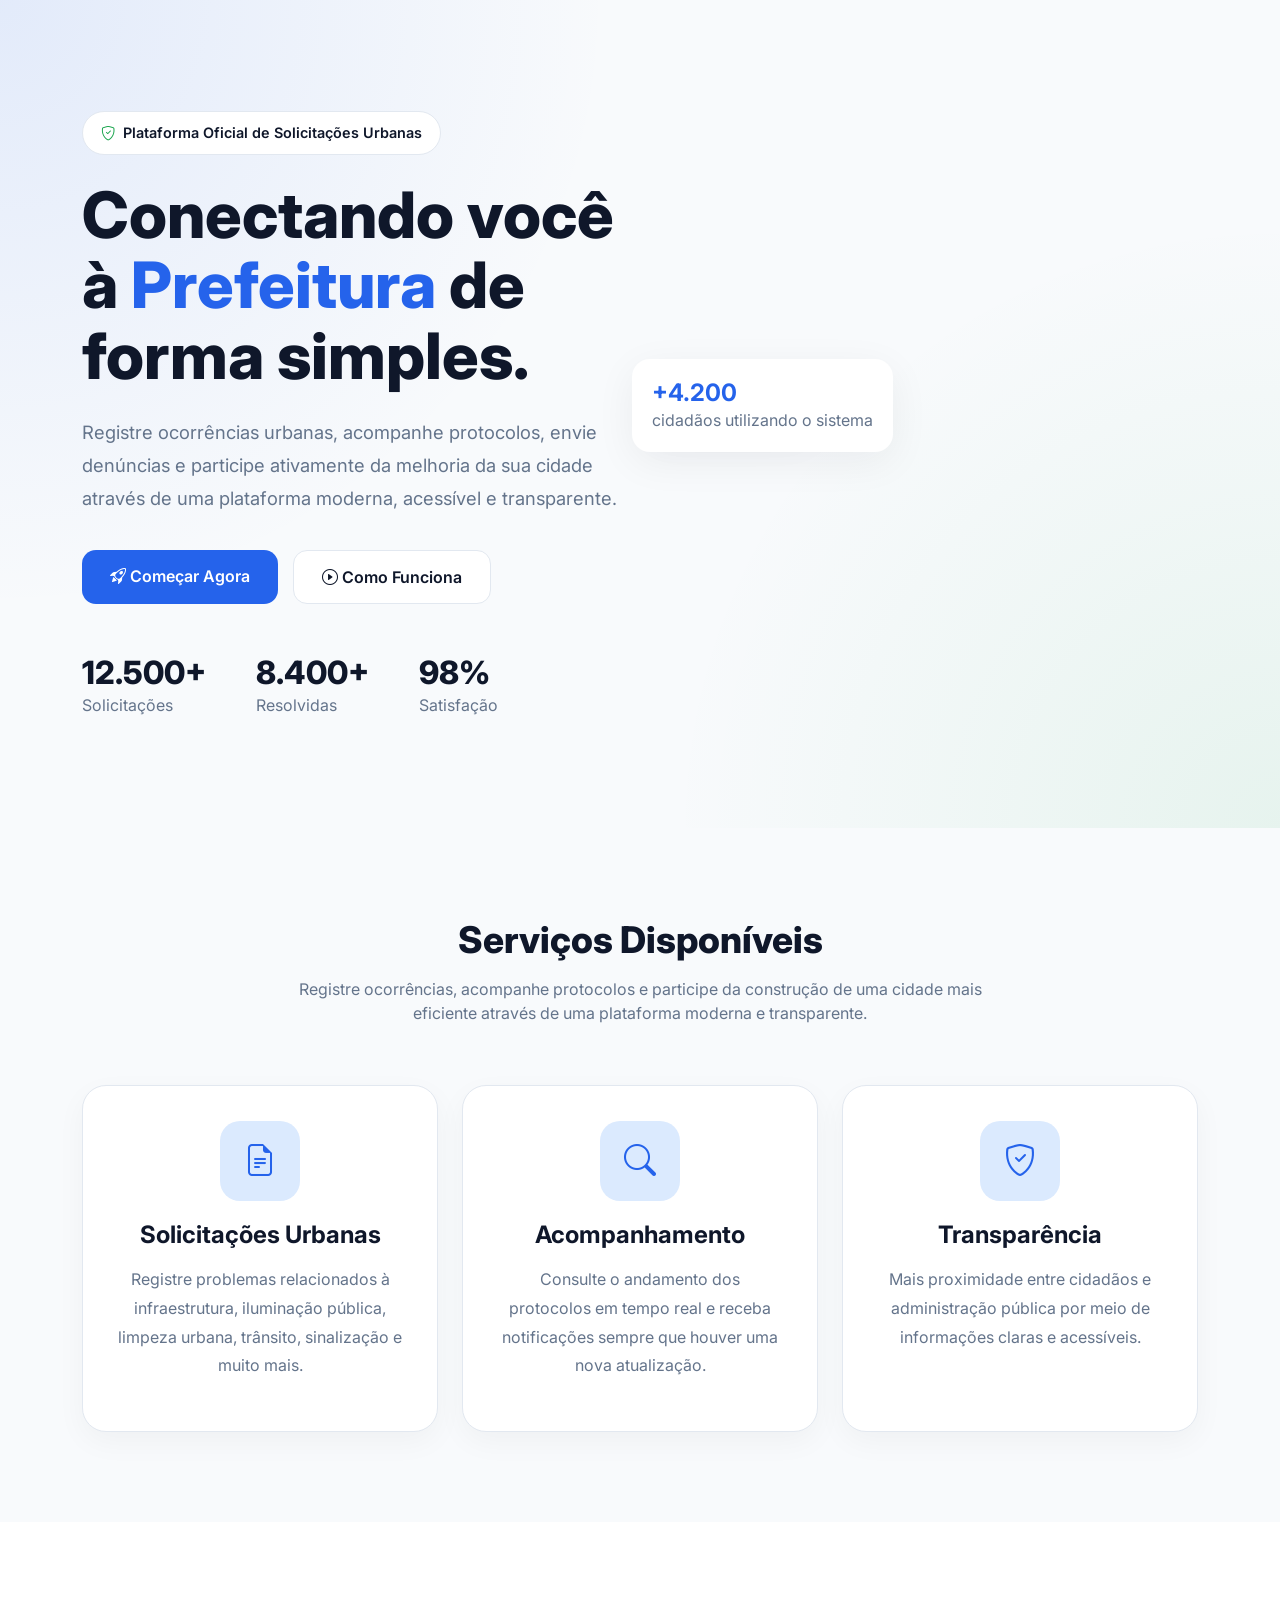
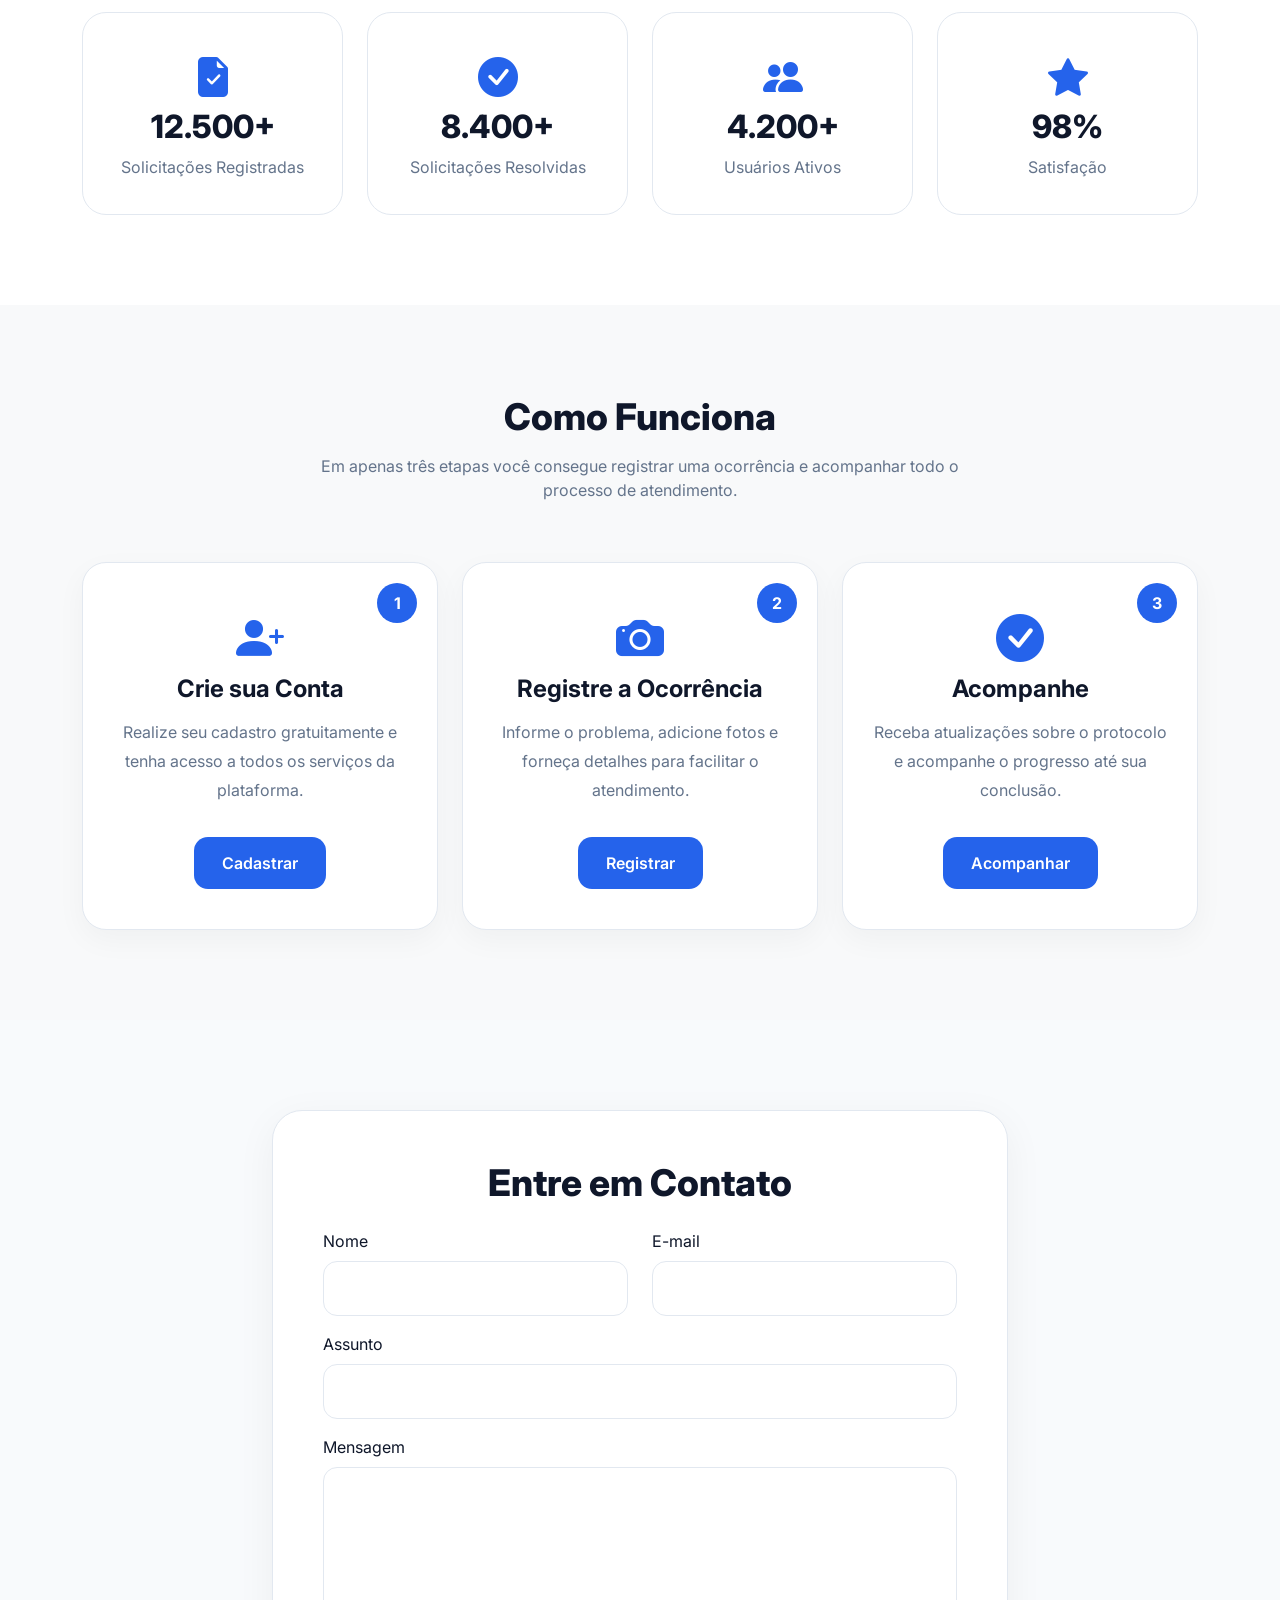
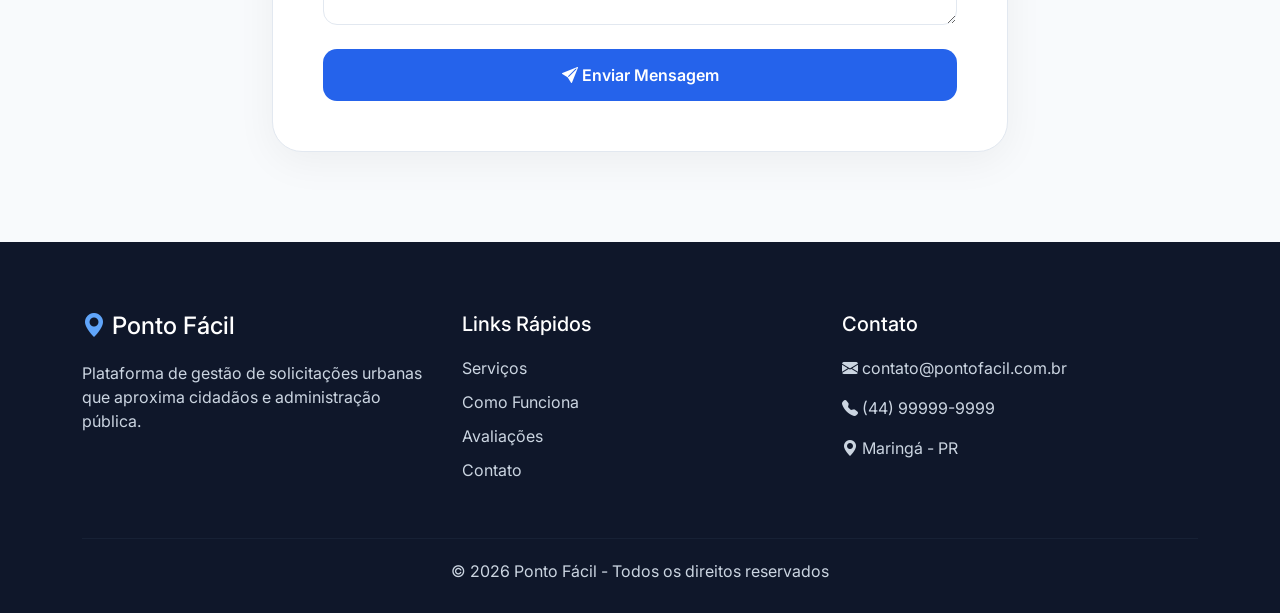
==== src/main/resources/templates/index.html @ 088a4400 "Projeto Ponto facil" ====
<!DOCTYPE html>
<html xmlns:th="http://www.thymeleaf.org" lang="pt-BR">

<head>
    <meta charset="UTF-8">
    <meta name="viewport" content="width=device-width, initial-scale=1.0">

    <title>Ponto Fácil</title>

    <!-- Bootstrap -->
    <link href="https://cdn.jsdelivr.net/npm/bootstrap@5.3.7/dist/css/bootstrap.min.css" rel="stylesheet">

    <!-- Bootstrap Icons -->
    <link rel="stylesheet"
          href="https://cdn.jsdelivr.net/npm/bootstrap-icons@1.11.3/font/bootstrap-icons.min.css">

    <!-- Fonte Inter -->
    <link href="https://fonts.googleapis.com/css2?family=Inter:wght@400;500;600;700;800&display=swap"
          rel="stylesheet">

    <link rel="stylesheet" th:href="@{/menu-lateral.css}">
    <style>
        :root {
            --primary: #2563eb;
            --primary-dark: #1d4ed8;
            --primary-light: #dbeafe;
            --success: #16a34a;
            --bg: #f8fafc;
            --surface: #ffffff;
            --text: #0f172a;
            --text-light: #64748b;
            --border: #e2e8f0;
            --shadow: 0 10px 40px rgba(15, 23, 42, .06);
            --radius: 20px;
        }

        * {
            margin: 0;
            padding: 0;
            box-sizing: border-box;
        }

        html {
            scroll-behavior: smooth;
        }

        body {
            font-family: 'Inter', sans-serif;
            background: var(--bg);
            color: var(--text);
        }

        section {
            padding: 90px 0;
        }

        .section-title {
            font-size: 2.3rem;
            font-weight: 800;
            text-align: center;
            margin-bottom: 15px;
        }

        .section-subtitle {
            text-align: center;
            color: var(--text-light);
            max-width: 700px;
            margin: 0 auto 60px;
        }

        /* =========================
           HERO
        ========================= */

        .hero {
            min-height: 92vh;
            display: flex;
            align-items: center;
            background:
                radial-gradient(circle at top left, rgba(37, 99, 235, .10), transparent 40%),
                radial-gradient(circle at bottom right, rgba(22, 163, 74, .08), transparent 40%);
        }

        .hero-badge {
            display: inline-flex;
            align-items: center;
            gap: 8px;
            background: white;
            border: 1px solid var(--border);
            padding: 10px 18px;
            border-radius: 999px;
            font-size: .9rem;
            font-weight: 600;
            margin-bottom: 25px;
        }

        .hero-badge i {
            color: var(--success);
        }

        .hero-title {
            font-size: 4rem;
            font-weight: 800;
            line-height: 1.1;
            margin-bottom: 25px;
        }

        .hero-title span {
            color: var(--primary);
        }

        .hero-description {
            font-size: 1.15rem;
            color: var(--text-light);
            max-width: 600px;
            line-height: 1.8;
            margin-bottom: 35px;
        }

        .hero-buttons {
            display: flex;
            gap: 15px;
            flex-wrap: wrap;
        }

        .btn-primary-modern {
            background: var(--primary);
            color: white;
            border: none;
            border-radius: 14px;
            padding: 14px 28px;
            font-weight: 600;
            transition: .3s;
        }

        .btn-primary-modern:hover {
            background: var(--primary-dark);
            transform: translateY(-2px);
            color: white;
        }

        .btn-secondary-modern {
            background: white;
            border: 1px solid var(--border);
            color: var(--text);
            border-radius: 14px;
            padding: 14px 28px;
            font-weight: 600;
            transition: .3s;
        }

        .btn-secondary-modern:hover {
            background: #f1f5f9;
            transform: translateY(-2px);
        }

        .hero-image-wrapper {
            position: relative;
        }

        .hero-image {
            width: 100%;
            border-radius: 28px;
            box-shadow: var(--shadow);
        }

        .floating-card {
            position: absolute;
            bottom: -25px;
            left: -20px;
            background: white;
            padding: 20px;
            border-radius: 18px;
            box-shadow: var(--shadow);
            min-width: 240px;
        }

        .floating-card h5 {
            margin: 0;
            font-size: 1.5rem;
            font-weight: 700;
            color: var(--primary);
        }

        .floating-card p {
            margin: 0;
            color: var(--text-light);
        }

        .hero-stats {
            margin-top: 50px;
            display: flex;
            gap: 50px;
            flex-wrap: wrap;
        }

        .hero-stat h3 {
            font-size: 2rem;
            font-weight: 800;
            margin: 0;
        }

        .hero-stat p {
            color: var(--text-light);
            margin: 0;
        }

        /* =========================
           SERVIÇOS
        ========================= */

        .service-card {
            background: white;
            border: 1px solid var(--border);
            border-radius: 24px;
            padding: 35px;
            text-align: center;
            transition: .3s;
            box-shadow: 0 10px 30px rgba(0, 0, 0, .04);
        }

        .service-card:hover {
            transform: translateY(-8px);
            box-shadow: 0 20px 50px rgba(0, 0, 0, .08);
        }

        .service-icon {
            width: 80px;
            height: 80px;
            margin: 0 auto 20px;
            border-radius: 20px;
            background: var(--primary-light);
            display: flex;
            align-items: center;
            justify-content: center;
        }

        .service-icon i {
            font-size: 2rem;
            color: var(--primary);
        }

        .service-card h4 {
            font-weight: 700;
            margin-bottom: 15px;
        }

        .service-card p {
            color: var(--text-light);
            line-height: 1.8;
        }

        /* =========================
           ESTATÍSTICAS
        ========================= */

        .stats-section {
            background: white;
        }

        .stat-card {
            background: #fff;
            border: 1px solid var(--border);
            border-radius: 24px;
            padding: 35px;
            text-align: center;
            height: 100%;
            transition: .3s;
        }

        .stat-card:hover {
            transform: translateY(-5px);
        }

        .stat-card i {
            font-size: 2.5rem;
            color: var(--primary);
            margin-bottom: 15px;
        }

        .stat-card h3 {
            font-size: 2rem;
            font-weight: 800;
        }

        .stat-card p {
            color: var(--text-light);
            margin: 0;
        }

        /* =========================
           COMO FUNCIONA
        ========================= */

        .step-card {
            position: relative;
            background: white;
            border: 1px solid var(--border);
            border-radius: 24px;
            padding: 40px 30px;
            text-align: center;
            height: 100%;
            box-shadow: 0 10px 30px rgba(0, 0, 0, .04);
        }

        .step-number {
            position: absolute;
            top: 20px;
            right: 20px;
            width: 40px;
            height: 40px;
            border-radius: 50%;
            background: var(--primary);
            color: white;
            display: flex;
            align-items: center;
            justify-content: center;
            font-weight: 700;
        }

        .step-card i {
            font-size: 3rem;
            color: var(--primary);
            margin-bottom: 20px;
        }

        .step-card h4 {
            font-weight: 700;
            margin-bottom: 15px;
        }

        .step-card p {
            color: var(--text-light);
            line-height: 1.8;
        }

        /* =========================
           AVALIAÇÕES
        ========================= */

        .testimonial-card {
            background: white;
            border: 1px solid var(--border);
            border-radius: 24px;
            padding: 30px;
            text-align: center;
            height: 100%;
            transition: .3s;
        }

        .testimonial-card:hover {
            transform: translateY(-5px);
            box-shadow: 0 15px 40px rgba(0, 0, 0, .06);
        }

        .testimonial-card img {
            width: 90px;
            height: 90px;
            border-radius: 50%;
            object-fit: cover;
            margin-bottom: 15px;
        }

        .stars {
            margin: 10px 0;
            font-size: 1.1rem;
        }

        /* =========================
           CONTATO
        ========================= */

        .contact-section {
            background: #f8fafc;
        }

        .contact-card {
            background: white;
            padding: 50px;
            border-radius: 30px;
            border: 1px solid var(--border);
            box-shadow: 0 10px 40px rgba(0, 0, 0, .05);
        }

        .modern-input {
            min-height: 55px;
            border-radius: 14px;
            border: 1px solid var(--border);
        }

        .modern-input:focus {
            border-color: var(--primary);
            box-shadow: 0 0 0 4px rgba(37, 99, 235, .15);
        }

        textarea.modern-input {
            min-height: 150px;
        }

        /* =========================
           FOOTER
        ========================= */

        .footer {
            background: #0f172a;
            color: #cbd5e1;
            padding: 70px 0 30px;
        }

        .footer-logo {
            color: white;
            margin-bottom: 20px;
        }

        .footer-logo i {
            color: #60a5fa;
        }

        .footer h5 {
            color: white;
            margin-bottom: 20px;
        }

        .footer-links {
            list-style: none;
            padding: 0;
        }

        .footer-links li {
            margin-bottom: 10px;
        }

        .footer-links a {
            color: #cbd5e1;
            text-decoration: none;
            transition: .3s;
        }

        .footer-links a:hover {
            color: white;
        }

        .footer hr {
            border-color: #334155;
            margin: 40px 0 20px;
        }

        /* =========================
           RESPONSIVO
        ========================= */

        @media (max-width: 992px) {
            .hero {
                text-align: center;
                min-height: auto;
                padding: 120px 0 80px;
            }

            .hero-title {
                font-size: 2.8rem;
            }

            .hero-description {
                margin: 0 auto 30px;
            }

            .hero-buttons {
                justify-content: center;
            }

            .hero-stats {
                justify-content: center;
            }

            .hero-image-wrapper {
                margin-top: 50px;
            }

            .floating-card {
                position: relative;
                left: 0;
                bottom: 0;
                margin-top: 20px;
            }
        }
    </style>
</head>

<body>

    <!-- NAVBAR -->
    <nav th:replace="~{fragments/navbar :: navbar('inicio')}"></nav>

    <section class="hero">
        <div class="container">
            <div class="row align-items-center">
                <div class="col-lg-6">
                    <div class="hero-badge">
                        <i class="bi bi-shield-check"></i>
                        Plataforma Oficial de Solicitações Urbanas
                    </div>
                    <h1 class="hero-title">
                        Conectando você à
                        <span>Prefeitura</span>
                        de forma simples.
                    </h1>
                    <p class="hero-description">
                        Registre ocorrências urbanas, acompanhe protocolos,
                        envie denúncias e participe ativamente da melhoria
                        da sua cidade através de uma plataforma moderna,
                        acessível e transparente.
                    </p>
                    <div class="hero-buttons">
                        <a th:href="@{/cadastro}" class="btn btn-primary-modern">
                            <i class="bi bi-rocket-takeoff"></i> Começar Agora
                        </a>
                        <a th:href="@{/como-funciona}" class="btn btn-secondary-modern">
                            <i class="bi bi-play-circle"></i> Como Funciona
                        </a>
                    </div>
                    <div class="hero-stats">
                        <div class="hero-stat">
                            <h3>12.500+</h3>
                            <p>Solicitações</p>
                        </div>
                        <div class="hero-stat">
                            <h3>8.400+</h3>
                            <p>Resolvidas</p>
                        </div>
                        <div class="hero-stat">
                            <h3>98%</h3>
                            <p>Satisfação</p>
                        </div>
                    </div>
                </div>

                <div class="col-lg-6">
                    <div class="hero-image-wrapper">
                        <img src="https://images.unsplash.com/photo-1517048676732-d65bc937f952"
                             alt="Equipe trabalhando"
                             class="hero-image">
                        <div class="floating-card">
                            <h5>+4.200</h5>
                            <p>cidadãos utilizando o sistema</p>
                        </div>
                    </div>
                </div>
            </div>
        </div>
    </section>

    <!-- SERVIÇOS -->
    <section id="servicos">
        <div class="container">
            <h2 class="section-title">Serviços Disponíveis</h2>
            <p class="section-subtitle">
                Registre ocorrências, acompanhe protocolos e participe da
                construção de uma cidade mais eficiente através de uma
                plataforma moderna e transparente.
            </p>
            <div class="row g-4">
                <div class="col-lg-4">
                    <div class="service-card h-100">
                        <div class="service-icon"><i class="bi bi-file-earmark-text"></i></div>
                        <h4>Solicitações Urbanas</h4>
                        <p>Registre problemas relacionados à infraestrutura, iluminação pública, limpeza urbana, trânsito, sinalização e muito mais.</p>
                    </div>
                </div>
                <div class="col-lg-4">
                    <div class="service-card h-100">
                        <div class="service-icon"><i class="bi bi-search"></i></div>
                        <h4>Acompanhamento</h4>
                        <p>Consulte o andamento dos protocolos em tempo real e receba notificações sempre que houver uma nova atualização.</p>
                    </div>
                </div>
                <div class="col-lg-4">
                    <div class="service-card h-100">
                        <div class="service-icon"><i class="bi bi-shield-check"></i></div>
                        <h4>Transparência</h4>
                        <p>Mais proximidade entre cidadãos e administração pública por meio de informações claras e acessíveis.</p>
                    </div>
                </div>
            </div>
        </div>
    </section>

    <!-- ESTATÍSTICAS -->
    <section class="stats-section">
        <div class="container">
            <div class="row g-4">
                <div class="col-md-3">
                    <div class="stat-card">
                        <i class="bi bi-file-earmark-check-fill"></i>
                        <h3>12.500+</h3>
                        <p>Solicitações Registradas</p>
                    </div>
                </div>
                <div class="col-md-3">
                    <div class="stat-card">
                        <i class="bi bi-check-circle-fill"></i>
                        <h3>8.400+</h3>
                        <p>Solicitações Resolvidas</p>
                    </div>
                </div>
                <div class="col-md-3">
                    <div class="stat-card">
                        <i class="bi bi-people-fill"></i>
                        <h3>4.200+</h3>
                        <p>Usuários Ativos</p>
                    </div>
                </div>
                <div class="col-md-3">
                    <div class="stat-card">
                        <i class="bi bi-star-fill"></i>
                        <h3>98%</h3>
                        <p>Satisfação</p>
                    </div>
                </div>
            </div>
        </div>
    </section>

    <!-- COMO FUNCIONA -->
    <section id="como-funciona" class="bg-light">
        <div class="container">
            <h2 class="section-title">Como Funciona</h2>
            <p class="section-subtitle">
                Em apenas três etapas você consegue registrar uma ocorrência
                e acompanhar todo o processo de atendimento.
            </p>
            <div class="row g-4">
                <div class="col-lg-4">
                    <div class="step-card">
                        <div class="step-number">1</div>
                        <i class="bi bi-person-plus-fill"></i>
                        <h4>Crie sua Conta</h4>
                        <p>Realize seu cadastro gratuitamente e tenha acesso a todos os serviços da plataforma.</p>
                        <a th:href="@{/cadastro}" class="btn btn-primary-modern mt-3">Cadastrar</a>
                    </div>
                </div>
                <div class="col-lg-4">
                    <div class="step-card">
                        <div class="step-number">2</div>
                        <i class="bi bi-camera-fill"></i>
                        <h4>Registre a Ocorrência</h4>
                        <p>Informe o problema, adicione fotos e forneça detalhes para facilitar o atendimento.</p>
                        <a th:href="@{/nova-solicitacao}" class="btn btn-primary-modern mt-3">Registrar</a>
                    </div>
                </div>
                <div class="col-lg-4">
                    <div class="step-card">
                        <div class="step-number">3</div>
                        <i class="bi bi-check-circle-fill"></i>
                        <h4>Acompanhe</h4>
                        <p>Receba atualizações sobre o protocolo e acompanhe o progresso até sua conclusão.</p>
                        <a th:href="@{/acompanhar}" class="btn btn-primary-modern mt-3">Acompanhar</a>
                    </div>
                </div>
            </div>
        </div>
    </section>

<!--    &lt;!&ndash; AVALIAÇÕES &ndash;&gt;-->
<!--    <section id="avaliacoes">-->
<!--        <div class="container">-->
<!--            <h2 class="section-title">O que os cidadãos dizem</h2>-->
<!--            <p class="section-subtitle">-->
<!--                Feedbacks reais de usuários que utilizam o Ponto Fácil para-->
<!--                acompanhar e registrar solicitações urbanas.-->
<!--            </p>-->
<!--            <div class="row g-4">-->
<!--                <div class="col-lg-3 col-md-6">-->
<!--                    <div class="testimonial-card">-->
<!--                        <img src="https://randomuser.me/api/portraits/women/44.jpg" alt="Maria">-->
<!--                        <h5>Maria Silva</h5>-->
<!--                        <div class="stars">⭐⭐⭐⭐⭐</div>-->
<!--                        <p>Consegui registrar um problema de iluminação e acompanhar todo o processo até a resolução.</p>-->
<!--                    </div>-->
<!--                </div>-->
<!--                <div class="col-lg-3 col-md-6">-->
<!--                    <div class="testimonial-card">-->
<!--                        <img src="https://randomuser.me/api/portraits/men/32.jpg" alt="João">-->
<!--                        <h5>João Pereira</h5>-->
<!--                        <div class="stars">⭐⭐⭐⭐⭐</div>-->
<!--                        <p>Plataforma intuitiva e muito fácil de utilizar.</p>-->
<!--                    </div>-->
<!--                </div>-->
<!--                <div class="col-lg-3 col-md-6">-->
<!--                    <div class="testimonial-card">-->
<!--                        <img src="https://randomuser.me/api/portraits/women/65.jpg" alt="Ana">-->
<!--                        <h5>Ana Souza</h5>-->
<!--                        <div class="stars">⭐⭐⭐⭐⭐</div>-->
<!--                        <p>Gostei da transparência e da rapidez nas atualizações.</p>-->
<!--                    </div>-->
<!--                </div>-->
<!--                <div class="col-lg-3 col-md-6">-->
<!--                    <div class="testimonial-card">-->
<!--                        <img src="https://randomuser.me/api/portraits/men/51.jpg" alt="Carlos">-->
<!--                        <h5>Carlos Mendes</h5>-->
<!--                        <div class="stars">⭐⭐⭐⭐⭐</div>-->
<!--                        <p>Excelente ferramenta para aproximar o cidadão da prefeitura.</p>-->
<!--                    </div>-->
<!--                </div>-->
<!--            </div>-->
<!--        </div>-->
<!--    </section>-->

    <!-- CONTATO -->
    <section id="contato" class="contact-section">
        <div class="container">
            <div class="row justify-content-center">
                <div class="col-lg-8">
                    <div class="contact-card">
                        <h2 class="section-title mb-4">Entre em Contato</h2>
                        <form th:action="@{/contato}" method="post">
                            <div class="row">
                                <div class="col-md-6 mb-3">
                                    <label class="form-label">Nome</label>
                                    <input type="text" class="form-control modern-input" name="nome" required>
                                </div>
                                <div class="col-md-6 mb-3">
                                    <label class="form-label">E-mail</label>
                                    <input type="email" class="form-control modern-input" name="email" required>
                                </div>
                            </div>
                            <div class="mb-3">
                                <label class="form-label">Assunto</label>
                                <input type="text" class="form-control modern-input" name="assunto" required>
                            </div>
                            <div class="mb-4">
                                <label class="form-label">Mensagem</label>
                                <textarea class="form-control modern-input" rows="6" name="mensagem" required></textarea>
                            </div>
                            <button class="btn btn-primary-modern w-100" type="submit">
                                <i class="bi bi-send-fill"></i> Enviar Mensagem
                            </button>
                        </form>
                    </div>
                </div>
            </div>
        </div>
    </section>

    <!-- FOOTER -->
    <footer class="footer">
        <div class="container">
            <div class="row">
                <div class="col-lg-4">
                    <h4 class="footer-logo">
                        <i class="bi bi-geo-alt-fill"></i> Ponto Fácil
                    </h4>
                    <p>Plataforma de gestão de solicitações urbanas que aproxima cidadãos e administração pública.</p>
                </div>
                <div class="col-lg-4">
                    <h5>Links Rápidos</h5>
                    <ul class="footer-links">
                        <li><a href="#servicos">Serviços</a></li>
                        <li><a href="#como-funciona">Como Funciona</a></li>
                        <li><a href="#avaliacoes">Avaliações</a></li>
                        <li><a href="#contato">Contato</a></li>
                    </ul>
                </div>
                <div class="col-lg-4">
                    <h5>Contato</h5>
                    <p><i class="bi bi-envelope-fill"></i> contato@pontofacil.com.br</p>
                    <p><i class="bi bi-telephone-fill"></i> (44) 99999-9999</p>
                    <p><i class="bi bi-geo-alt-fill"></i> Maringá - PR</p>
                </div>
            </div>
            <hr>
            <div class="text-center">
                © 2026 Ponto Fácil - Todos os direitos reservados
            </div>
        </div>
    </footer>

    <script src="https://cdn.jsdelivr.net/npm/bootstrap@5.3.7/dist/js/bootstrap.bundle.min.js"></script>
</body>
</html>
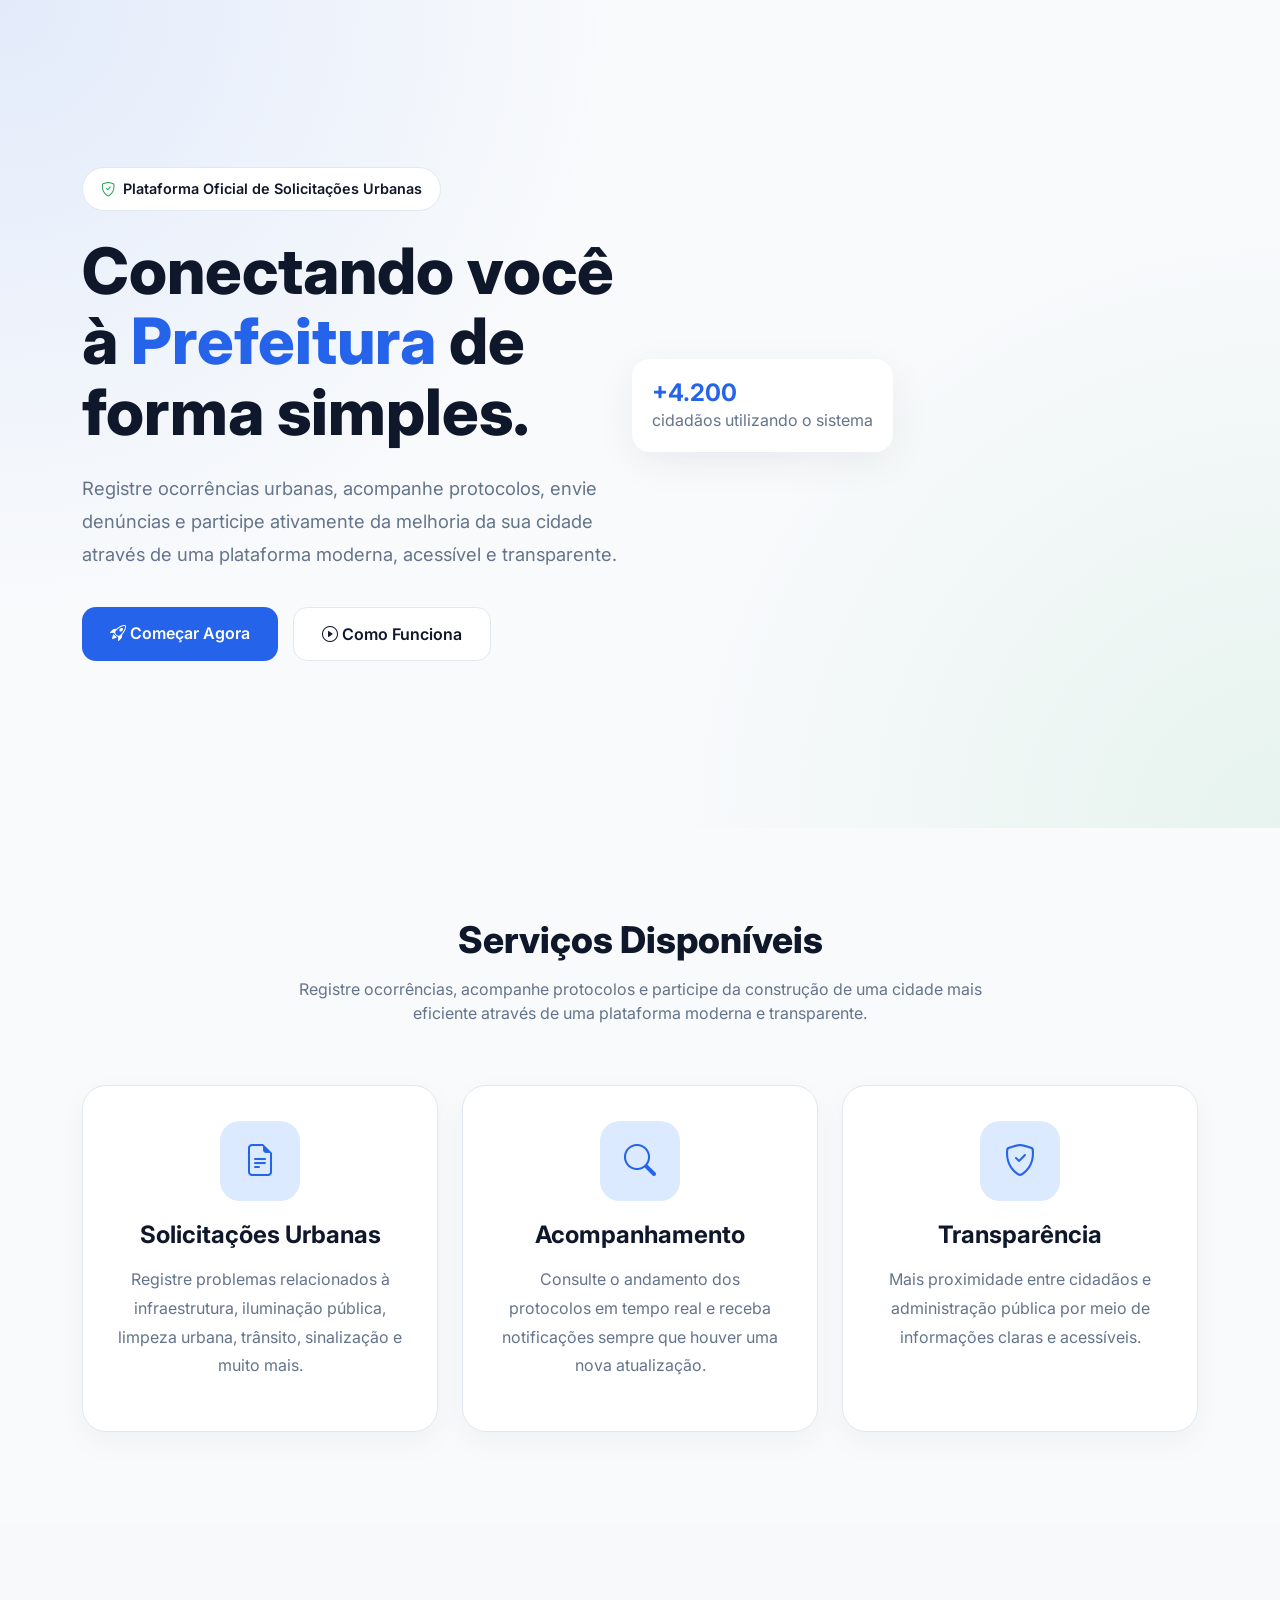
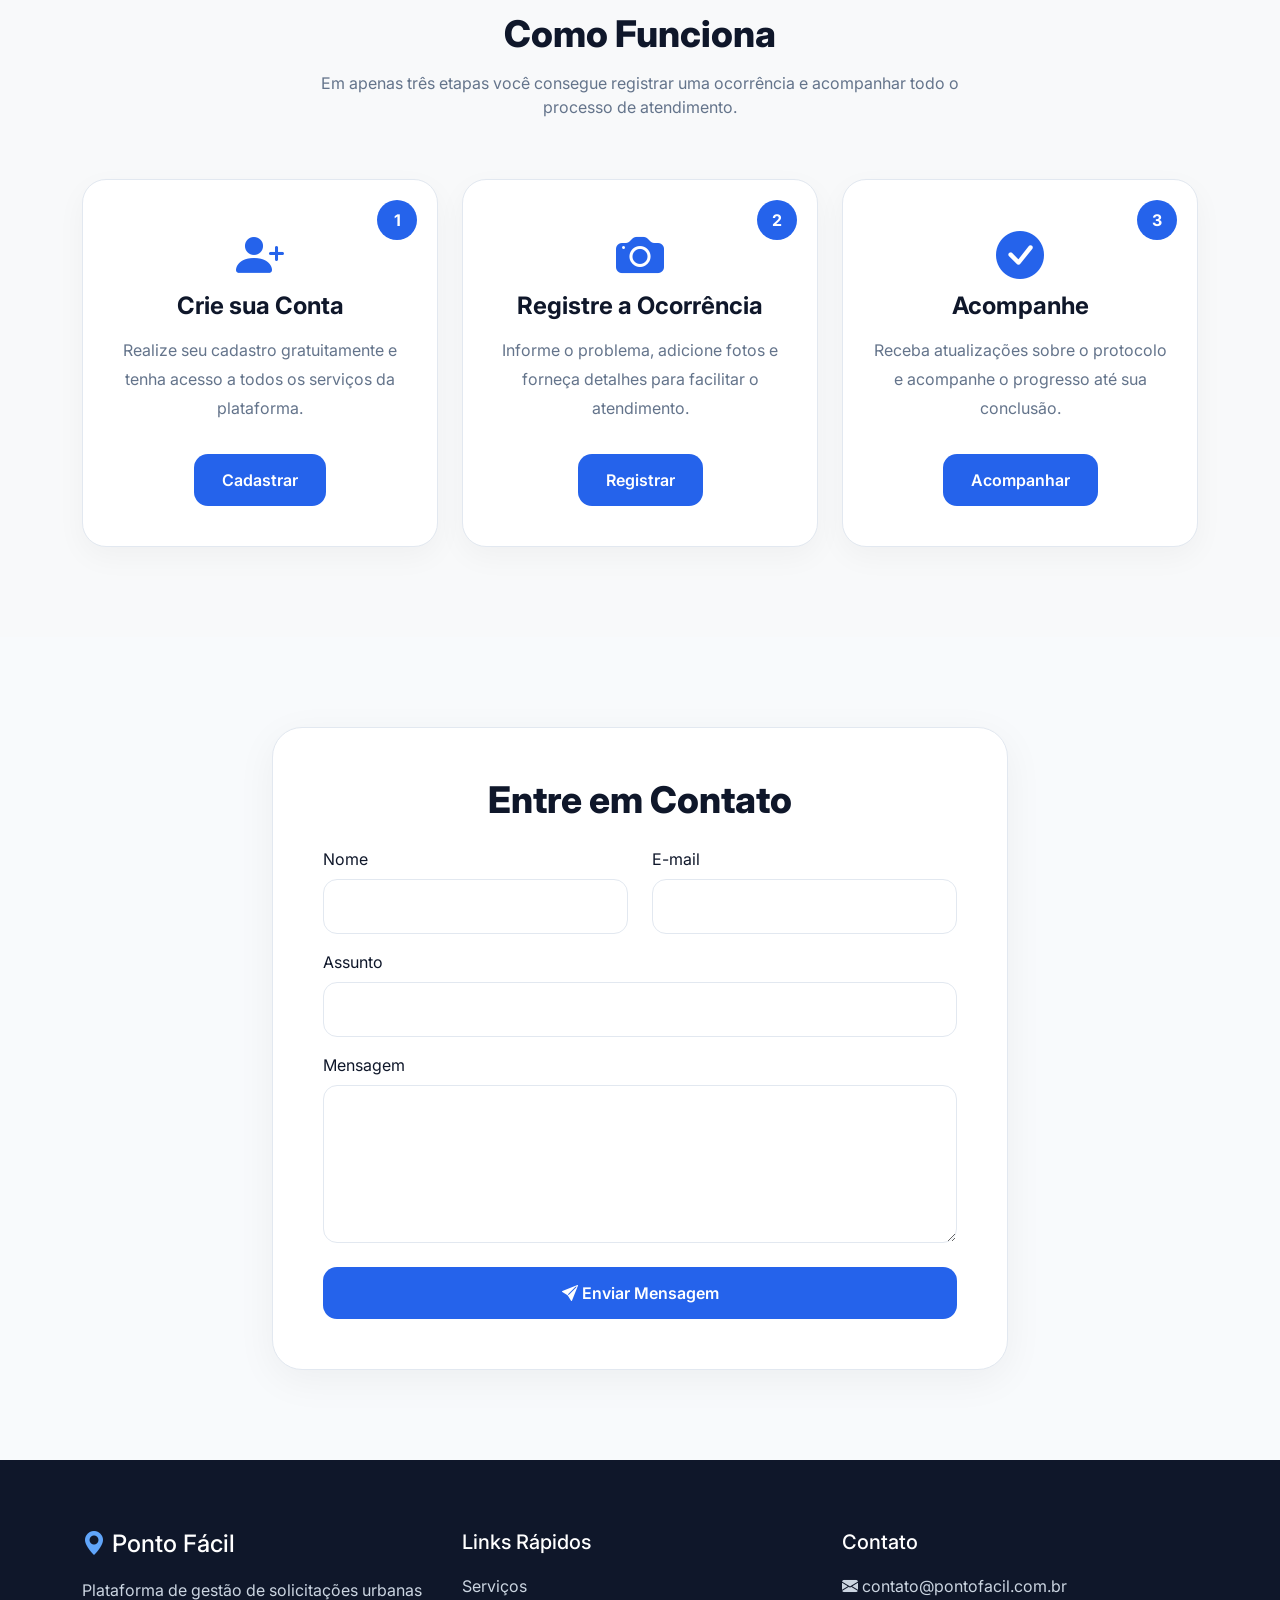
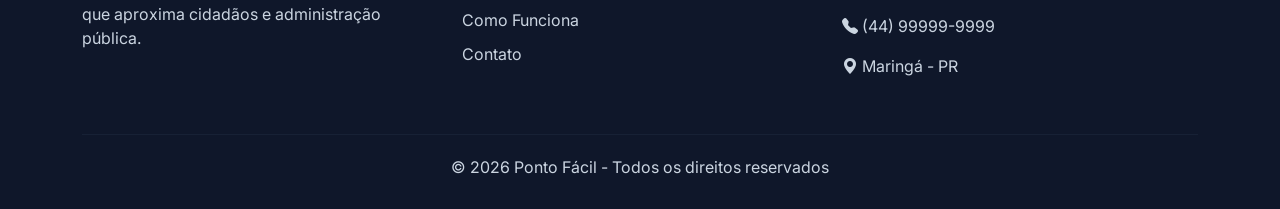
==== commit 664d82e8: "Alteração nas tela, alteração na navbar e no menulateral, subistituição do link das img" ====
--- a/src/main/resources/templates/index.html
+++ b/src/main/resources/templates/index.html
@@ -489,7 +489,7 @@
 <body>
 
     <!-- NAVBAR -->
-    <nav th:replace="~{fragments/navbar :: navbar('inicio')}"></nav>
+    <nav th:replace="~{fragments/navbar_MenuLAteral :: navbar('inicio')}"></nav>
 
     <section class="hero">
         <div class="container">
@@ -518,20 +518,6 @@
                             <i class="bi bi-play-circle"></i> Como Funciona
                         </a>
                     </div>
-                    <div class="hero-stats">
-                        <div class="hero-stat">
-                            <h3>12.500+</h3>
-                            <p>Solicitações</p>
-                        </div>
-                        <div class="hero-stat">
-                            <h3>8.400+</h3>
-                            <p>Resolvidas</p>
-                        </div>
-                        <div class="hero-stat">
-                            <h3>98%</h3>
-                            <p>Satisfação</p>
-                        </div>
-                    </div>
                 </div>
 
                 <div class="col-lg-6">
@@ -584,41 +570,6 @@
         </div>
     </section>
 
-    <!-- ESTATÍSTICAS -->
-    <section class="stats-section">
-        <div class="container">
-            <div class="row g-4">
-                <div class="col-md-3">
-                    <div class="stat-card">
-                        <i class="bi bi-file-earmark-check-fill"></i>
-                        <h3>12.500+</h3>
-                        <p>Solicitações Registradas</p>
-                    </div>
-                </div>
-                <div class="col-md-3">
-                    <div class="stat-card">
-                        <i class="bi bi-check-circle-fill"></i>
-                        <h3>8.400+</h3>
-                        <p>Solicitações Resolvidas</p>
-                    </div>
-                </div>
-                <div class="col-md-3">
-                    <div class="stat-card">
-                        <i class="bi bi-people-fill"></i>
-                        <h3>4.200+</h3>
-                        <p>Usuários Ativos</p>
-                    </div>
-                </div>
-                <div class="col-md-3">
-                    <div class="stat-card">
-                        <i class="bi bi-star-fill"></i>
-                        <h3>98%</h3>
-                        <p>Satisfação</p>
-                    </div>
-                </div>
-            </div>
-        </div>
-    </section>
 
     <!-- COMO FUNCIONA -->
     <section id="como-funciona" class="bg-light">
@@ -660,50 +611,6 @@
         </div>
     </section>
 
-<!--    &lt;!&ndash; AVALIAÇÕES &ndash;&gt;-->
-<!--    <section id="avaliacoes">-->
-<!--        <div class="container">-->
-<!--            <h2 class="section-title">O que os cidadãos dizem</h2>-->
-<!--            <p class="section-subtitle">-->
-<!--                Feedbacks reais de usuários que utilizam o Ponto Fácil para-->
-<!--                acompanhar e registrar solicitações urbanas.-->
-<!--            </p>-->
-<!--            <div class="row g-4">-->
-<!--                <div class="col-lg-3 col-md-6">-->
-<!--                    <div class="testimonial-card">-->
-<!--                        <img src="https://randomuser.me/api/portraits/women/44.jpg" alt="Maria">-->
-<!--                        <h5>Maria Silva</h5>-->
-<!--                        <div class="stars">⭐⭐⭐⭐⭐</div>-->
-<!--                        <p>Consegui registrar um problema de iluminação e acompanhar todo o processo até a resolução.</p>-->
-<!--                    </div>-->
-<!--                </div>-->
-<!--                <div class="col-lg-3 col-md-6">-->
-<!--                    <div class="testimonial-card">-->
-<!--                        <img src="https://randomuser.me/api/portraits/men/32.jpg" alt="João">-->
-<!--                        <h5>João Pereira</h5>-->
-<!--                        <div class="stars">⭐⭐⭐⭐⭐</div>-->
-<!--                        <p>Plataforma intuitiva e muito fácil de utilizar.</p>-->
-<!--                    </div>-->
-<!--                </div>-->
-<!--                <div class="col-lg-3 col-md-6">-->
-<!--                    <div class="testimonial-card">-->
-<!--                        <img src="https://randomuser.me/api/portraits/women/65.jpg" alt="Ana">-->
-<!--                        <h5>Ana Souza</h5>-->
-<!--                        <div class="stars">⭐⭐⭐⭐⭐</div>-->
-<!--                        <p>Gostei da transparência e da rapidez nas atualizações.</p>-->
-<!--                    </div>-->
-<!--                </div>-->
-<!--                <div class="col-lg-3 col-md-6">-->
-<!--                    <div class="testimonial-card">-->
-<!--                        <img src="https://randomuser.me/api/portraits/men/51.jpg" alt="Carlos">-->
-<!--                        <h5>Carlos Mendes</h5>-->
-<!--                        <div class="stars">⭐⭐⭐⭐⭐</div>-->
-<!--                        <p>Excelente ferramenta para aproximar o cidadão da prefeitura.</p>-->
-<!--                    </div>-->
-<!--                </div>-->
-<!--            </div>-->
-<!--        </div>-->
-<!--    </section>-->
 
     <!-- CONTATO -->
     <section id="contato" class="contact-section">
@@ -756,7 +663,6 @@
                     <ul class="footer-links">
                         <li><a href="#servicos">Serviços</a></li>
                         <li><a href="#como-funciona">Como Funciona</a></li>
-                        <li><a href="#avaliacoes">Avaliações</a></li>
                         <li><a href="#contato">Contato</a></li>
                     </ul>
                 </div>
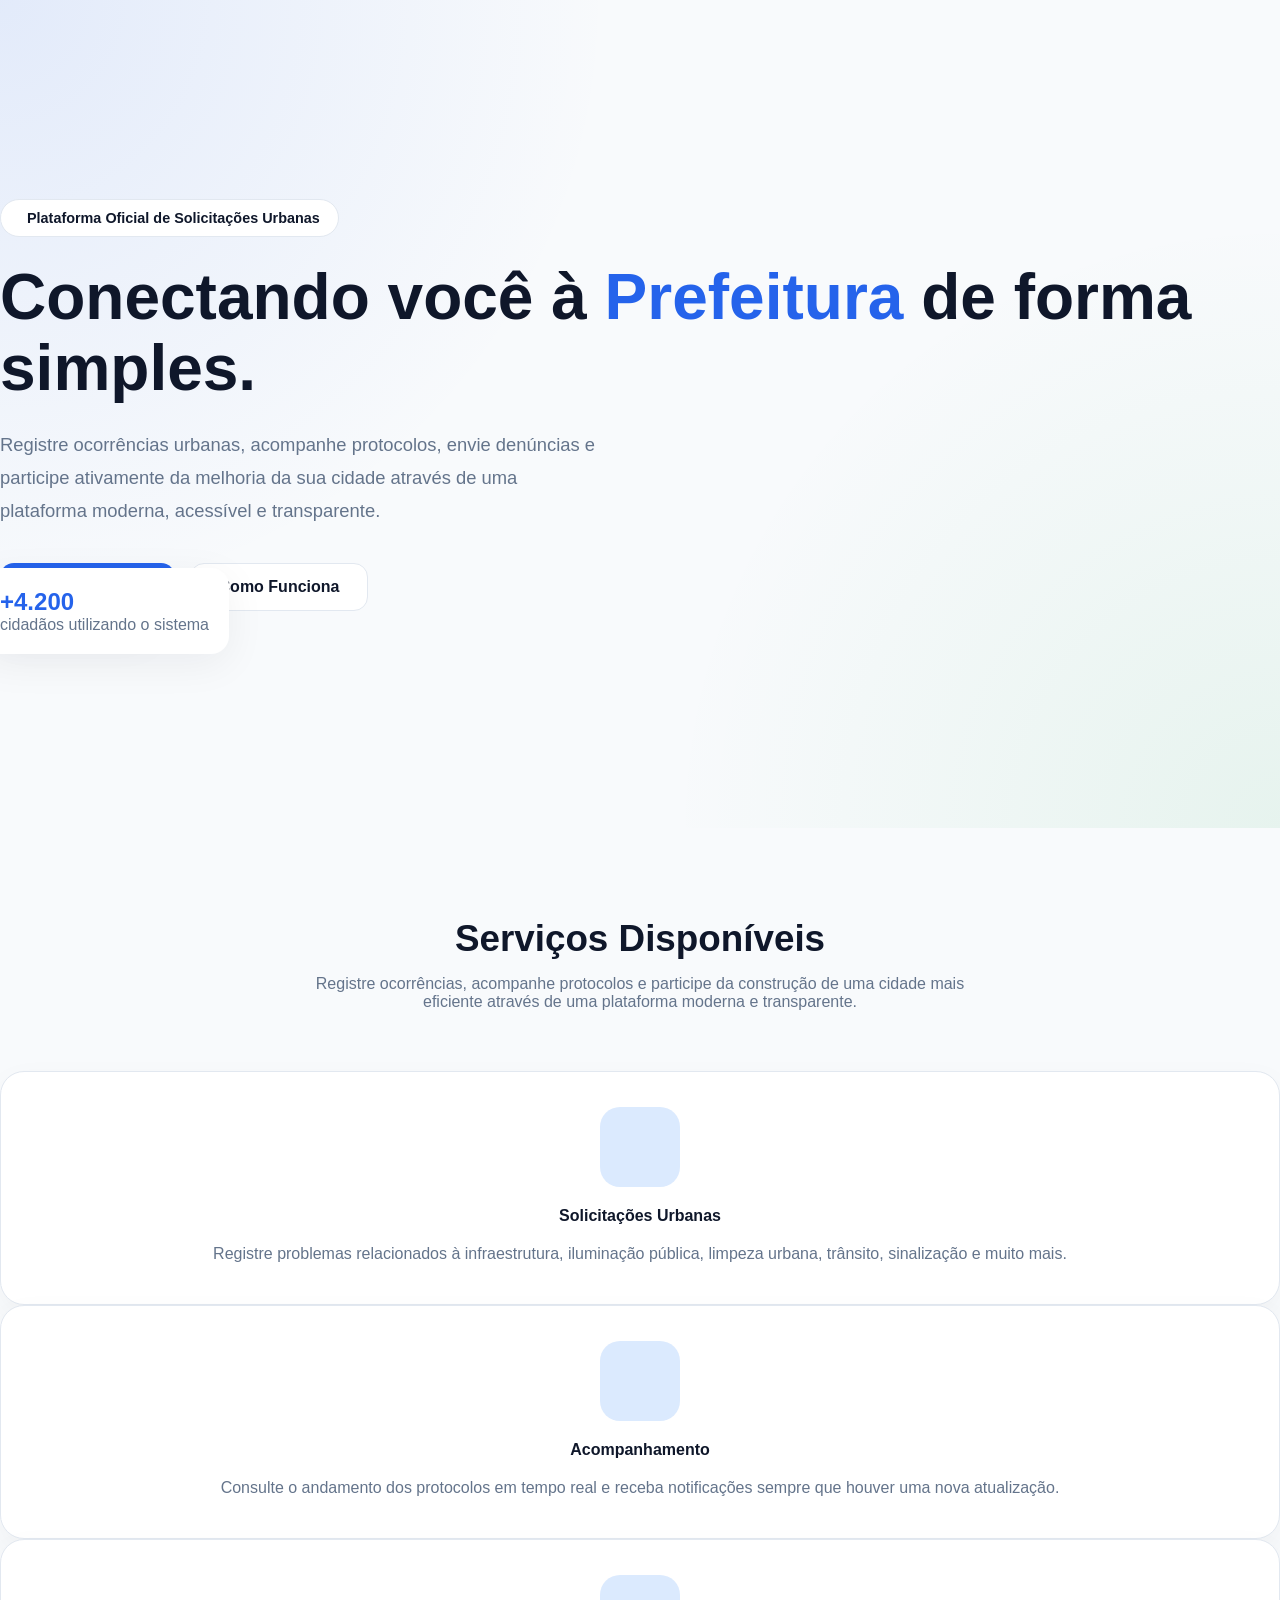
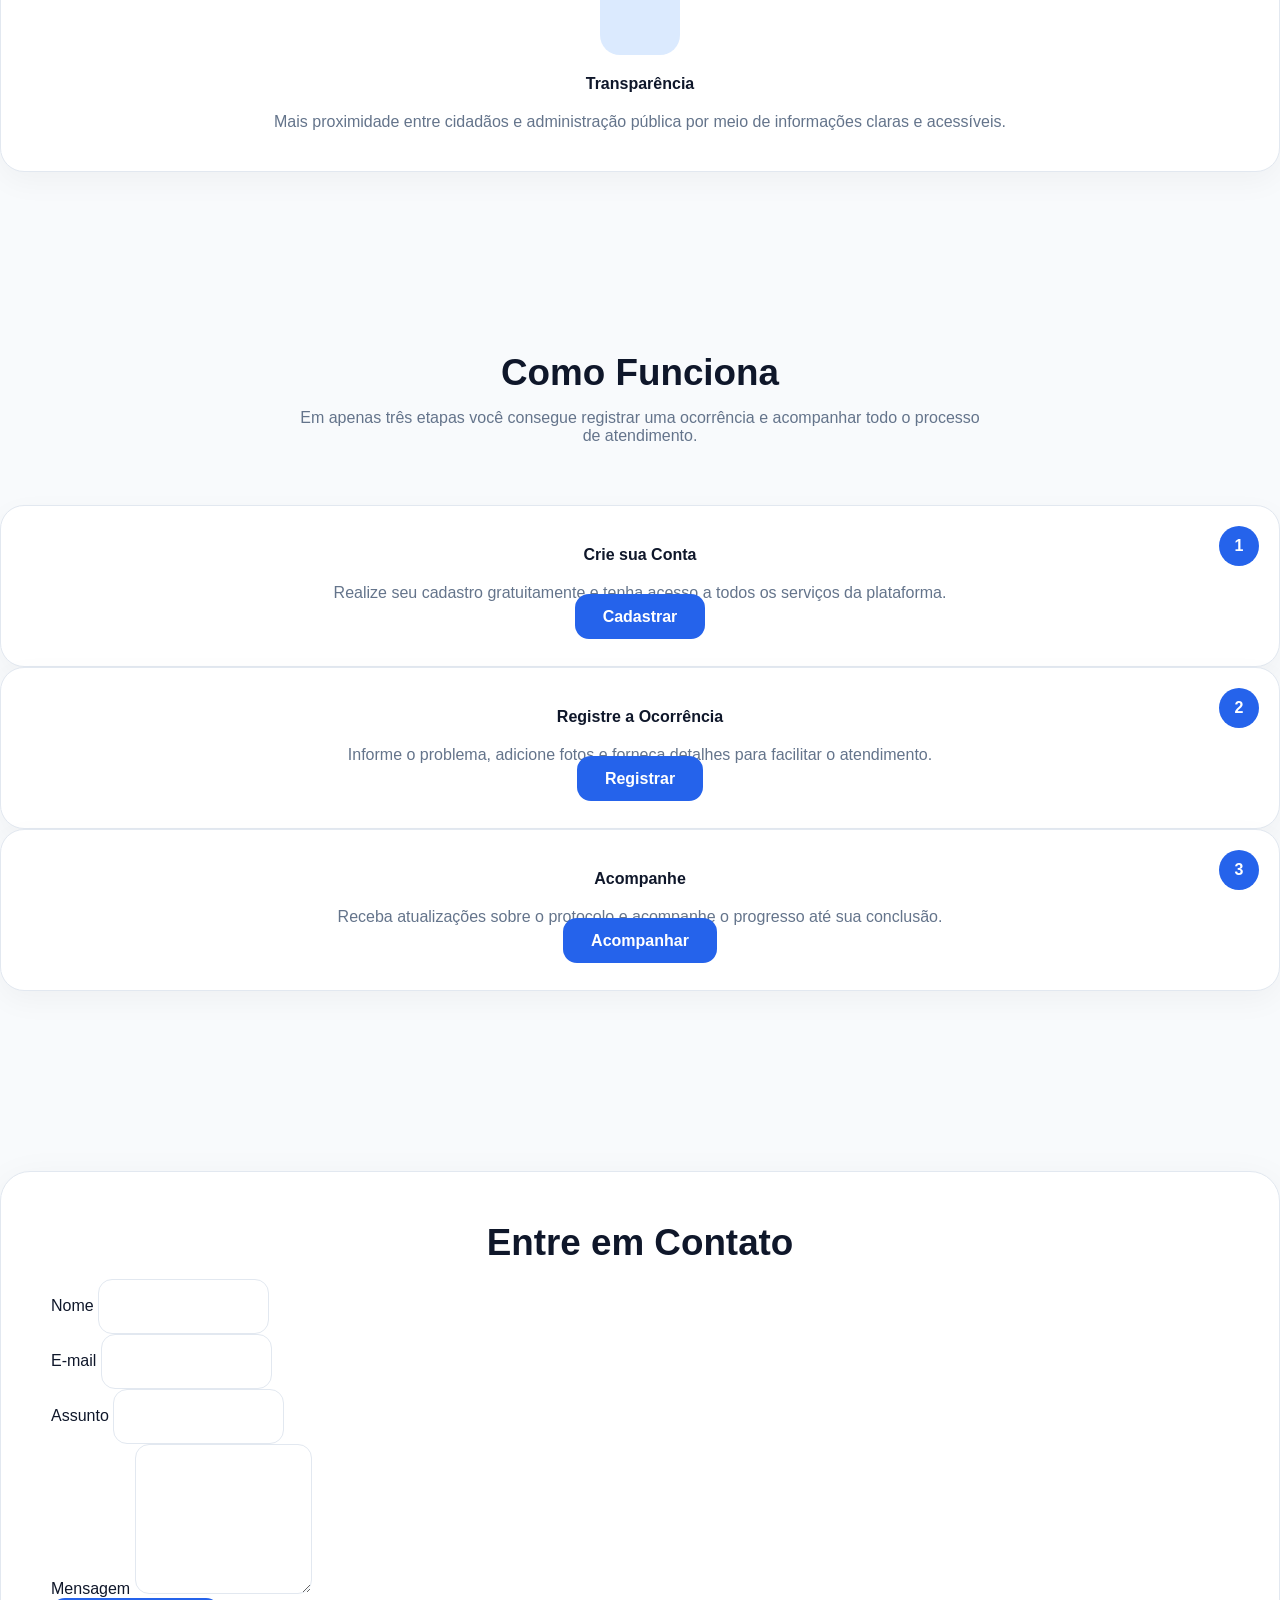
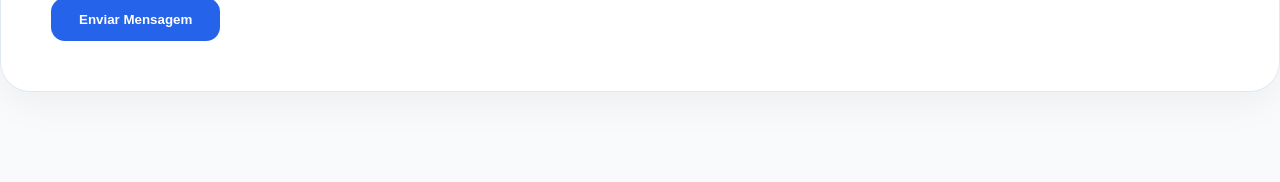
==== commit 7aea89a9: "correção de duplicidade de codigo" ====
--- a/src/main/resources/templates/index.html
+++ b/src/main/resources/templates/index.html
@@ -1,490 +1,472 @@
 <!DOCTYPE html>
 <html xmlns:th="http://www.thymeleaf.org" lang="pt-BR">
 
-<head>
-    <meta charset="UTF-8">
-    <meta name="viewport" content="width=device-width, initial-scale=1.0">
-
-    <title>Ponto Fácil</title>
-
-    <!-- Bootstrap -->
-    <link href="https://cdn.jsdelivr.net/npm/bootstrap@5.3.7/dist/css/bootstrap.min.css" rel="stylesheet">
-
-    <!-- Bootstrap Icons -->
-    <link rel="stylesheet"
-          href="https://cdn.jsdelivr.net/npm/bootstrap-icons@1.11.3/font/bootstrap-icons.min.css">
-
-    <!-- Fonte Inter -->
-    <link href="https://fonts.googleapis.com/css2?family=Inter:wght@400;500;600;700;800&display=swap"
-          rel="stylesheet">
-
-    <link rel="stylesheet" th:href="@{/menu-lateral.css}">
-    <style>
-        :root {
-            --primary: #2563eb;
-            --primary-dark: #1d4ed8;
-            --primary-light: #dbeafe;
-            --success: #16a34a;
-            --bg: #f8fafc;
-            --surface: #ffffff;
-            --text: #0f172a;
-            --text-light: #64748b;
-            --border: #e2e8f0;
-            --shadow: 0 10px 40px rgba(15, 23, 42, .06);
-            --radius: 20px;
+<head th:replace="~{fragments/head :: head('Ponto Fácil')}"></head>
+<style>
+    :root {
+        --primary: #2563eb;
+        --primary-dark: #1d4ed8;
+        --primary-light: #dbeafe;
+        --success: #16a34a;
+        --bg: #f8fafc;
+        --surface: #ffffff;
+        --text: #0f172a;
+        --text-light: #64748b;
+        --border: #e2e8f0;
+        --shadow: 0 10px 40px rgba(15, 23, 42, .06);
+        --radius: 20px;
+    }
+
+    * {
+        margin: 0;
+        padding: 0;
+        box-sizing: border-box;
+    }
+
+    html {
+        scroll-behavior: smooth;
+    }
+
+    body {
+        font-family: 'Inter', sans-serif;
+        background: var(--bg);
+        color: var(--text);
+    }
+
+    section {
+        padding: 90px 0;
+    }
+
+    .section-title {
+        font-size: 2.3rem;
+        font-weight: 800;
+        text-align: center;
+        margin-bottom: 15px;
+    }
+
+    .section-subtitle {
+        text-align: center;
+        color: var(--text-light);
+        max-width: 700px;
+        margin: 0 auto 60px;
+    }
+
+    /* =========================
+       HERO
+    ========================= */
+
+    .hero {
+        min-height: 92vh;
+        display: flex;
+        align-items: center;
+        background:
+            radial-gradient(circle at top left, rgba(37, 99, 235, .10), transparent 40%),
+            radial-gradient(circle at bottom right, rgba(22, 163, 74, .08), transparent 40%);
+    }
+
+    .hero-badge {
+        display: inline-flex;
+        align-items: center;
+        gap: 8px;
+        background: white;
+        border: 1px solid var(--border);
+        padding: 10px 18px;
+        border-radius: 999px;
+        font-size: .9rem;
+        font-weight: 600;
+        margin-bottom: 25px;
+    }
+
+    .hero-badge i {
+        color: var(--success);
+    }
+
+    .hero-title {
+        font-size: 4rem;
+        font-weight: 800;
+        line-height: 1.1;
+        margin-bottom: 25px;
+    }
+
+    .hero-title span {
+        color: var(--primary);
+    }
+
+    .hero-description {
+        font-size: 1.15rem;
+        color: var(--text-light);
+        max-width: 600px;
+        line-height: 1.8;
+        margin-bottom: 35px;
+    }
+
+    .hero-buttons {
+        display: flex;
+        gap: 15px;
+        flex-wrap: wrap;
+    }
+
+    .btn-primary-modern {
+        background: var(--primary);
+        color: white;
+        border: none;
+        border-radius: 14px;
+        padding: 14px 28px;
+        font-weight: 600;
+        transition: .3s;
+    }
+
+    .btn-primary-modern:hover {
+        background: var(--primary-dark);
+        transform: translateY(-2px);
+        color: white;
+    }
+
+    .btn-secondary-modern {
+        background: white;
+        border: 1px solid var(--border);
+        color: var(--text);
+        border-radius: 14px;
+        padding: 14px 28px;
+        font-weight: 600;
+        transition: .3s;
+    }
+
+    .btn-secondary-modern:hover {
+        background: #f1f5f9;
+        transform: translateY(-2px);
+    }
+
+    .hero-image-wrapper {
+        position: relative;
+    }
+
+    .hero-image {
+        width: 100%;
+        border-radius: 28px;
+        box-shadow: var(--shadow);
+    }
+
+    .floating-card {
+        position: absolute;
+        bottom: -25px;
+        left: -20px;
+        background: white;
+        padding: 20px;
+        border-radius: 18px;
+        box-shadow: var(--shadow);
+        min-width: 240px;
+    }
+
+    .floating-card h5 {
+        margin: 0;
+        font-size: 1.5rem;
+        font-weight: 700;
+        color: var(--primary);
+    }
+
+    .floating-card p {
+        margin: 0;
+        color: var(--text-light);
+    }
+
+    .hero-stats {
+        margin-top: 50px;
+        display: flex;
+        gap: 50px;
+        flex-wrap: wrap;
+    }
+
+    .hero-stat h3 {
+        font-size: 2rem;
+        font-weight: 800;
+        margin: 0;
+    }
+
+    .hero-stat p {
+        color: var(--text-light);
+        margin: 0;
+    }
+
+    /* =========================
+       SERVIÇOS
+    ========================= */
+
+    .service-card {
+        background: white;
+        border: 1px solid var(--border);
+        border-radius: 24px;
+        padding: 35px;
+        text-align: center;
+        transition: .3s;
+        box-shadow: 0 10px 30px rgba(0, 0, 0, .04);
+    }
+
+    .service-card:hover {
+        transform: translateY(-8px);
+        box-shadow: 0 20px 50px rgba(0, 0, 0, .08);
+    }
+
+    .service-icon {
+        width: 80px;
+        height: 80px;
+        margin: 0 auto 20px;
+        border-radius: 20px;
+        background: var(--primary-light);
+        display: flex;
+        align-items: center;
+        justify-content: center;
+    }
+
+    .service-icon i {
+        font-size: 2rem;
+        color: var(--primary);
+    }
+
+    .service-card h4 {
+        font-weight: 700;
+        margin-bottom: 15px;
+    }
+
+    .service-card p {
+        color: var(--text-light);
+        line-height: 1.8;
+    }
+
+    /* =========================
+       ESTATÍSTICAS
+    ========================= */
+
+    .stats-section {
+        background: white;
+    }
+
+    .stat-card {
+        background: #fff;
+        border: 1px solid var(--border);
+        border-radius: 24px;
+        padding: 35px;
+        text-align: center;
+        height: 100%;
+        transition: .3s;
+    }
+
+    .stat-card:hover {
+        transform: translateY(-5px);
+    }
+
+    .stat-card i {
+        font-size: 2.5rem;
+        color: var(--primary);
+        margin-bottom: 15px;
+    }
+
+    .stat-card h3 {
+        font-size: 2rem;
+        font-weight: 800;
+    }
+
+    .stat-card p {
+        color: var(--text-light);
+        margin: 0;
+    }
+
+    /* =========================
+       COMO FUNCIONA
+    ========================= */
+
+    .step-card {
+        position: relative;
+        background: white;
+        border: 1px solid var(--border);
+        border-radius: 24px;
+        padding: 40px 30px;
+        text-align: center;
+        height: 100%;
+        box-shadow: 0 10px 30px rgba(0, 0, 0, .04);
+    }
+
+    .step-number {
+        position: absolute;
+        top: 20px;
+        right: 20px;
+        width: 40px;
+        height: 40px;
+        border-radius: 50%;
+        background: var(--primary);
+        color: white;
+        display: flex;
+        align-items: center;
+        justify-content: center;
+        font-weight: 700;
+    }
+
+    .step-card i {
+        font-size: 3rem;
+        color: var(--primary);
+        margin-bottom: 20px;
+    }
+
+    .step-card h4 {
+        font-weight: 700;
+        margin-bottom: 15px;
+    }
+
+    .step-card p {
+        color: var(--text-light);
+        line-height: 1.8;
+    }
+
+    /* =========================
+       AVALIAÇÕES
+    ========================= */
+
+    .testimonial-card {
+        background: white;
+        border: 1px solid var(--border);
+        border-radius: 24px;
+        padding: 30px;
+        text-align: center;
+        height: 100%;
+        transition: .3s;
+    }
+
+    .testimonial-card:hover {
+        transform: translateY(-5px);
+        box-shadow: 0 15px 40px rgba(0, 0, 0, .06);
+    }
+
+    .testimonial-card img {
+        width: 90px;
+        height: 90px;
+        border-radius: 50%;
+        object-fit: cover;
+        margin-bottom: 15px;
+    }
+
+    .stars {
+        margin: 10px 0;
+        font-size: 1.1rem;
+    }
+
+    /* =========================
+       CONTATO
+    ========================= */
+
+    .contact-section {
+        background: #f8fafc;
+    }
+
+    .contact-card {
+        background: white;
+        padding: 50px;
+        border-radius: 30px;
+        border: 1px solid var(--border);
+        box-shadow: 0 10px 40px rgba(0, 0, 0, .05);
+    }
+
+    .modern-input {
+        min-height: 55px;
+        border-radius: 14px;
+        border: 1px solid var(--border);
+    }
+
+    .modern-input:focus {
+        border-color: var(--primary);
+        box-shadow: 0 0 0 4px rgba(37, 99, 235, .15);
+    }
+
+    textarea.modern-input {
+        min-height: 150px;
+    }
+
+    /* =========================
+       FOOTER
+    ========================= */
+
+    .footer {
+        background: #0f172a;
+        color: #cbd5e1;
+        padding: 70px 0 30px;
+    }
+
+    .footer-logo {
+        color: white;
+        margin-bottom: 20px;
+    }
+
+    .footer-logo i {
+        color: #60a5fa;
+    }
+
+    .footer h5 {
+        color: white;
+        margin-bottom: 20px;
+    }
+
+    .footer-links {
+        list-style: none;
+        padding: 0;
+    }
+
+    .footer-links li {
+        margin-bottom: 10px;
+    }
+
+    .footer-links a {
+        color: #cbd5e1;
+        text-decoration: none;
+        transition: .3s;
+    }
+
+    .footer-links a:hover {
+        color: white;
+    }
+
+    .footer hr {
+        border-color: #334155;
+        margin: 40px 0 20px;
+    }
+
+    /* =========================
+       RESPONSIVO
+    ========================= */
+
+    @media (max-width: 992px) {
+        .hero {
+            text-align: center;
+            min-height: auto;
+            padding: 120px 0 80px;
         }
 
-        * {
-            margin: 0;
-            padding: 0;
-            box-sizing: border-box;
+        .hero-title {
+            font-size: 2.8rem;
         }
 
-        html {
-            scroll-behavior: smooth;
+        .hero-description {
+            margin: 0 auto 30px;
         }
 
-        body {
-            font-family: 'Inter', sans-serif;
-            background: var(--bg);
-            color: var(--text);
-        }
-
-        section {
-            padding: 90px 0;
-        }
-
-        .section-title {
-            font-size: 2.3rem;
-            font-weight: 800;
-            text-align: center;
-            margin-bottom: 15px;
-        }
-
-        .section-subtitle {
-            text-align: center;
-            color: var(--text-light);
-            max-width: 700px;
-            margin: 0 auto 60px;
-        }
-
-        /* =========================
-           HERO
-        ========================= */
-
-        .hero {
-            min-height: 92vh;
-            display: flex;
-            align-items: center;
-            background:
-                radial-gradient(circle at top left, rgba(37, 99, 235, .10), transparent 40%),
-                radial-gradient(circle at bottom right, rgba(22, 163, 74, .08), transparent 40%);
-        }
-
-        .hero-badge {
-            display: inline-flex;
-            align-items: center;
-            gap: 8px;
-            background: white;
-            border: 1px solid var(--border);
-            padding: 10px 18px;
-            border-radius: 999px;
-            font-size: .9rem;
-            font-weight: 600;
-            margin-bottom: 25px;
-        }
-
-        .hero-badge i {
-            color: var(--success);
-        }
-
-        .hero-title {
-            font-size: 4rem;
-            font-weight: 800;
-            line-height: 1.1;
-            margin-bottom: 25px;
-        }
-
-        .hero-title span {
-            color: var(--primary);
-        }
-
-        .hero-description {
-            font-size: 1.15rem;
-            color: var(--text-light);
-            max-width: 600px;
-            line-height: 1.8;
-            margin-bottom: 35px;
-        }
-
         .hero-buttons {
-            display: flex;
-            gap: 15px;
-            flex-wrap: wrap;
-        }
-
-        .btn-primary-modern {
-            background: var(--primary);
-            color: white;
-            border: none;
-            border-radius: 14px;
-            padding: 14px 28px;
-            font-weight: 600;
-            transition: .3s;
-        }
-
-        .btn-primary-modern:hover {
-            background: var(--primary-dark);
-            transform: translateY(-2px);
-            color: white;
-        }
-
-        .btn-secondary-modern {
-            background: white;
-            border: 1px solid var(--border);
-            color: var(--text);
-            border-radius: 14px;
-            padding: 14px 28px;
-            font-weight: 600;
-            transition: .3s;
-        }
-
-        .btn-secondary-modern:hover {
-            background: #f1f5f9;
-            transform: translateY(-2px);
-        }
-
-        .hero-image-wrapper {
-            position: relative;
-        }
-
-        .hero-image {
-            width: 100%;
-            border-radius: 28px;
-            box-shadow: var(--shadow);
-        }
-
-        .floating-card {
-            position: absolute;
-            bottom: -25px;
-            left: -20px;
-            background: white;
-            padding: 20px;
-            border-radius: 18px;
-            box-shadow: var(--shadow);
-            min-width: 240px;
-        }
-
-        .floating-card h5 {
-            margin: 0;
-            font-size: 1.5rem;
-            font-weight: 700;
-            color: var(--primary);
-        }
-
-        .floating-card p {
-            margin: 0;
-            color: var(--text-light);
-        }
-
-        .hero-stats {
-            margin-top: 50px;
-            display: flex;
-            gap: 50px;
-            flex-wrap: wrap;
-        }
-
-        .hero-stat h3 {
-            font-size: 2rem;
-            font-weight: 800;
-            margin: 0;
-        }
-
-        .hero-stat p {
-            color: var(--text-light);
-            margin: 0;
-        }
-
-        /* =========================
-           SERVIÇOS
-        ========================= */
-
-        .service-card {
-            background: white;
-            border: 1px solid var(--border);
-            border-radius: 24px;
-            padding: 35px;
-            text-align: center;
-            transition: .3s;
-            box-shadow: 0 10px 30px rgba(0, 0, 0, .04);
-        }
-
-        .service-card:hover {
-            transform: translateY(-8px);
-            box-shadow: 0 20px 50px rgba(0, 0, 0, .08);
-        }
-
-        .service-icon {
-            width: 80px;
-            height: 80px;
-            margin: 0 auto 20px;
-            border-radius: 20px;
-            background: var(--primary-light);
-            display: flex;
-            align-items: center;
             justify-content: center;
         }
 
-        .service-icon i {
-            font-size: 2rem;
-            color: var(--primary);
+        .hero-stats {
+            justify-content: center;
         }
 
-        .service-card h4 {
-            font-weight: 700;
-            margin-bottom: 15px;
+        .hero-image-wrapper {
+            margin-top: 50px;
         }
 
-        .service-card p {
-            color: var(--text-light);
-            line-height: 1.8;
+        .floating-card {
+            position: relative;
+            left: 0;
+            bottom: 0;
+            margin-top: 20px;
         }
-
-        /* =========================
-           ESTATÍSTICAS
-        ========================= */
-
-        .stats-section {
-            background: white;
-        }
-
-        .stat-card {
-            background: #fff;
-            border: 1px solid var(--border);
-            border-radius: 24px;
-            padding: 35px;
-            text-align: center;
-            height: 100%;
-            transition: .3s;
-        }
-
-        .stat-card:hover {
-            transform: translateY(-5px);
-        }
-
-        .stat-card i {
-            font-size: 2.5rem;
-            color: var(--primary);
-            margin-bottom: 15px;
-        }
-
-        .stat-card h3 {
-            font-size: 2rem;
-            font-weight: 800;
-        }
-
-        .stat-card p {
-            color: var(--text-light);
-            margin: 0;
-        }
-
-        /* =========================
-           COMO FUNCIONA
-        ========================= */
-
-        .step-card {
-            position: relative;
-            background: white;
-            border: 1px solid var(--border);
-            border-radius: 24px;
-            padding: 40px 30px;
-            text-align: center;
-            height: 100%;
-            box-shadow: 0 10px 30px rgba(0, 0, 0, .04);
-        }
-
-        .step-number {
-            position: absolute;
-            top: 20px;
-            right: 20px;
-            width: 40px;
-            height: 40px;
-            border-radius: 50%;
-            background: var(--primary);
-            color: white;
-            display: flex;
-            align-items: center;
-            justify-content: center;
-            font-weight: 700;
-        }
-
-        .step-card i {
-            font-size: 3rem;
-            color: var(--primary);
-            margin-bottom: 20px;
-        }
-
-        .step-card h4 {
-            font-weight: 700;
-            margin-bottom: 15px;
-        }
-
-        .step-card p {
-            color: var(--text-light);
-            line-height: 1.8;
-        }
-
-        /* =========================
-           AVALIAÇÕES
-        ========================= */
-
-        .testimonial-card {
-            background: white;
-            border: 1px solid var(--border);
-            border-radius: 24px;
-            padding: 30px;
-            text-align: center;
-            height: 100%;
-            transition: .3s;
-        }
-
-        .testimonial-card:hover {
-            transform: translateY(-5px);
-            box-shadow: 0 15px 40px rgba(0, 0, 0, .06);
-        }
-
-        .testimonial-card img {
-            width: 90px;
-            height: 90px;
-            border-radius: 50%;
-            object-fit: cover;
-            margin-bottom: 15px;
-        }
-
-        .stars {
-            margin: 10px 0;
-            font-size: 1.1rem;
-        }
-
-        /* =========================
-           CONTATO
-        ========================= */
-
-        .contact-section {
-            background: #f8fafc;
-        }
-
-        .contact-card {
-            background: white;
-            padding: 50px;
-            border-radius: 30px;
-            border: 1px solid var(--border);
-            box-shadow: 0 10px 40px rgba(0, 0, 0, .05);
-        }
-
-        .modern-input {
-            min-height: 55px;
-            border-radius: 14px;
-            border: 1px solid var(--border);
-        }
-
-        .modern-input:focus {
-            border-color: var(--primary);
-            box-shadow: 0 0 0 4px rgba(37, 99, 235, .15);
-        }
-
-        textarea.modern-input {
-            min-height: 150px;
-        }
-
-        /* =========================
-           FOOTER
-        ========================= */
-
-        .footer {
-            background: #0f172a;
-            color: #cbd5e1;
-            padding: 70px 0 30px;
-        }
-
-        .footer-logo {
-            color: white;
-            margin-bottom: 20px;
-        }
-
-        .footer-logo i {
-            color: #60a5fa;
-        }
-
-        .footer h5 {
-            color: white;
-            margin-bottom: 20px;
-        }
-
-        .footer-links {
-            list-style: none;
-            padding: 0;
-        }
-
-        .footer-links li {
-            margin-bottom: 10px;
-        }
-
-        .footer-links a {
-            color: #cbd5e1;
-            text-decoration: none;
-            transition: .3s;
-        }
-
-        .footer-links a:hover {
-            color: white;
-        }
-
-        .footer hr {
-            border-color: #334155;
-            margin: 40px 0 20px;
-        }
-
-        /* =========================
-           RESPONSIVO
-        ========================= */
-
-        @media (max-width: 992px) {
-            .hero {
-                text-align: center;
-                min-height: auto;
-                padding: 120px 0 80px;
-            }
-
-            .hero-title {
-                font-size: 2.8rem;
-            }
-
-            .hero-description {
-                margin: 0 auto 30px;
-            }
-
-            .hero-buttons {
-                justify-content: center;
-            }
-
-            .hero-stats {
-                justify-content: center;
-            }
-
-            .hero-image-wrapper {
-                margin-top: 50px;
-            }
-
-            .floating-card {
-                position: relative;
-                left: 0;
-                bottom: 0;
-                margin-top: 20px;
-            }
-        }
-    </style>
-</head>
+    }
+</style>
 
 <body>
 
@@ -649,36 +631,7 @@
     </section>
 
     <!-- FOOTER -->
-    <footer class="footer">
-        <div class="container">
-            <div class="row">
-                <div class="col-lg-4">
-                    <h4 class="footer-logo">
-                        <i class="bi bi-geo-alt-fill"></i> Ponto Fácil
-                    </h4>
-                    <p>Plataforma de gestão de solicitações urbanas que aproxima cidadãos e administração pública.</p>
-                </div>
-                <div class="col-lg-4">
-                    <h5>Links Rápidos</h5>
-                    <ul class="footer-links">
-                        <li><a href="#servicos">Serviços</a></li>
-                        <li><a href="#como-funciona">Como Funciona</a></li>
-                        <li><a href="#contato">Contato</a></li>
-                    </ul>
-                </div>
-                <div class="col-lg-4">
-                    <h5>Contato</h5>
-                    <p><i class="bi bi-envelope-fill"></i> contato@pontofacil.com.br</p>
-                    <p><i class="bi bi-telephone-fill"></i> (44) 99999-9999</p>
-                    <p><i class="bi bi-geo-alt-fill"></i> Maringá - PR</p>
-                </div>
-            </div>
-            <hr>
-            <div class="text-center">
-                © 2026 Ponto Fácil - Todos os direitos reservados
-            </div>
-        </div>
-    </footer>
+    <div th:replace="~{fragments/footer :: footer}"></div>
 
     <script src="https://cdn.jsdelivr.net/npm/bootstrap@5.3.7/dist/js/bootstrap.bundle.min.js"></script>
 </body>
